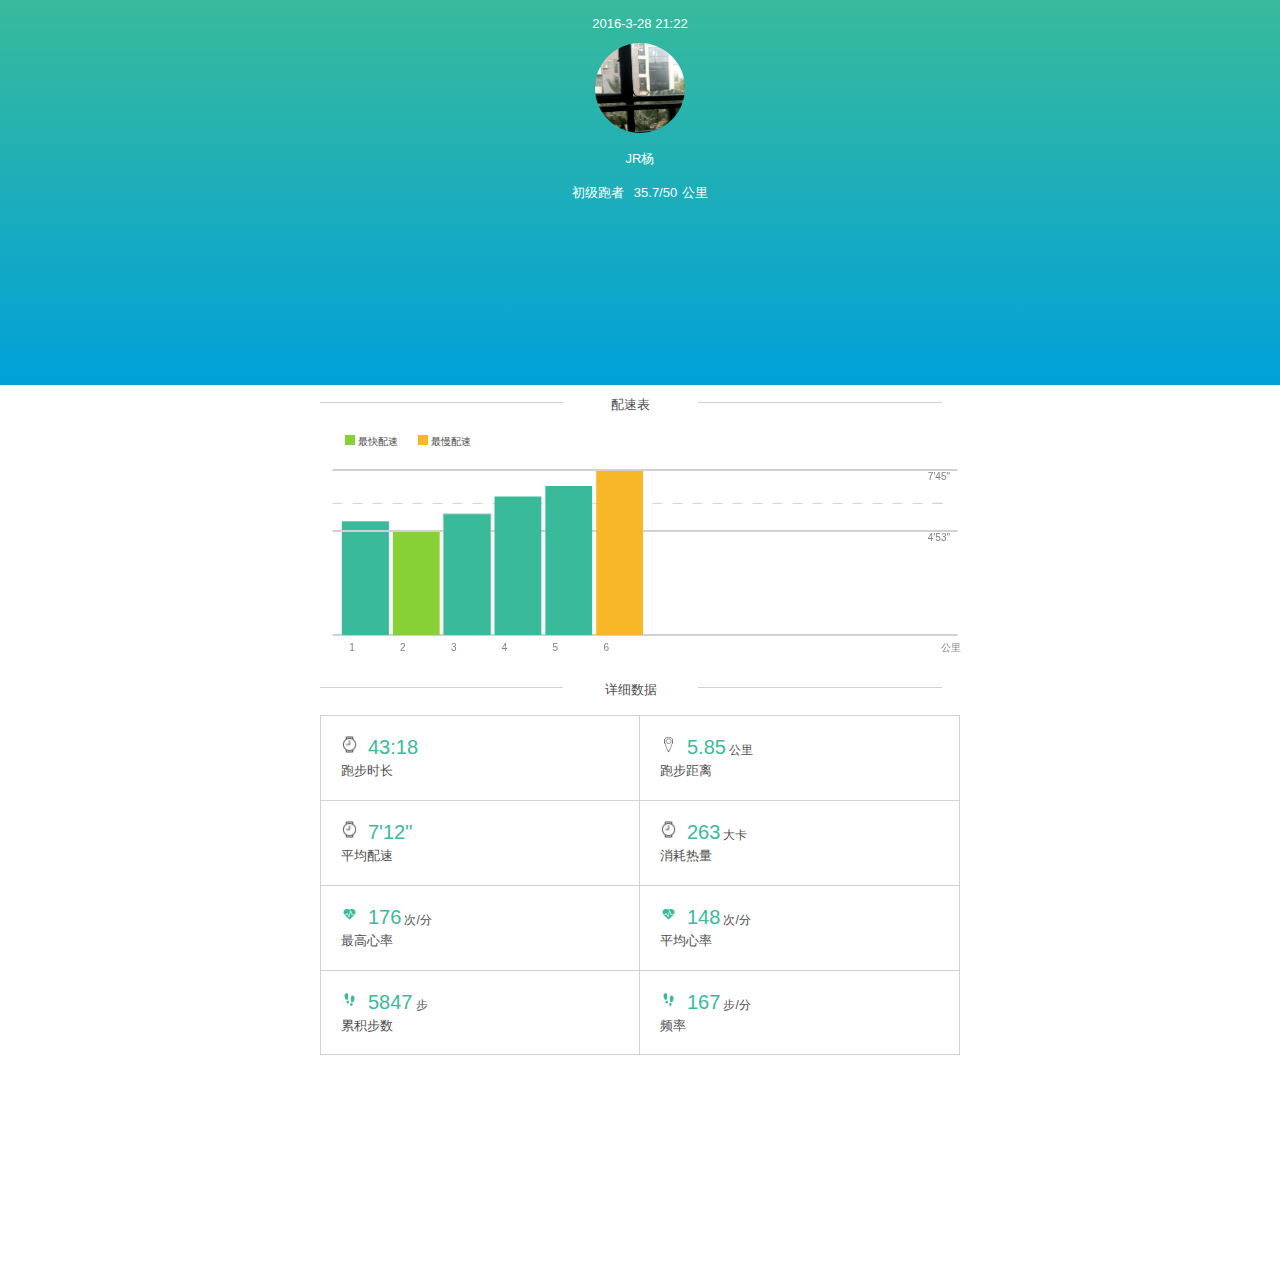
==== runningdetail.html @ c37a9bf6 "跑步详情分享" ====
<!DOCTYPE html>
<html>
<head lang="en">
  <meta charset="utf-8">
  <meta name="viewport" content="initial-scale=1, maximum-scale=1, user-scalable=no, width=device-width">
  <meta name="viewport" content="width=device-width, initial-scale=1, maximum-scale=1, user-scalable=no">
  <title></title>
  <link rel="stylesheet" href="css/share.css">
  <link rel="stylesheet" href="css/runningdetail.css">
</head>
<body>
<div class="share-header share-header-linear">
  <div class="share-time">2016-3-28 21:22</div>
  <div class="share-portrait-wrap">
    <div class="share-portrait">
      <img src="./images/drawable-xhdpi/1.jpg">
    </div>
    <div class="share-nickname-wrap">
      <span class="share-nickname">JR杨</span>
    </div>
  </div>
  <div class="running-level">初级跑者<span>35.7/50</span>公里</div>
</div>
<div class="container">
  <div class="share-content-wrap">
    <div class="runningRecord-barChart-title">
      <hr>
      <div>配速表</div>
      <hr>
    </div>
    <div class="runningRecord-barChart-wrap">
      <div class="runningRecord-lengend">
        <ul class="runningRecord-lengend-ul">
          <li>
            <div class="runningRecord-lengend-react runningRecord-lengend-fastest"></div>
            <div class="runningRecord-lengend-text">最快配速</div>
          </li>
          <li>
            <div class="runningRecord-lengend-react runningRecord-lengend-lowest"></div>
            <div class="runningRecord-lengend-text">最慢配速</div>
          </li>
        </ul>
      </div>
      <div class="datacenter-bar">
        <canvas id="detailChart">Your browser does not support HTML5 Canvas
        </canvas>
      </div>
    </div>
  </div>

  <div class="runningRecord-barChart-title">
    <hr>
    <div>详细数据</div>
    <hr>
  </div>
  <div class="runningRecord-detail-pane">
    <div class="runningRecord-detail-list runningRecord-bordTop">
      <div class="runningRecord-detail-item runningRecord-bordRight">
        <div class="runningRecord-detail-long">
          <img class="runningRecord-detail-icon" src="images/running/icon_watch-interface.png">
          <div class="runningRecord-detail-time">43:18</div>
        </div>
        <div class="clear runningRecord-info-title">
          跑步时长
        </div>
      </div>
      <div class="runningRecord-detail-item">
        <div class="runningRecord-detail-long">
          <img class="runningRecord-detail-icon" src="images/running/target-setting.png">
          <div class="runningRecord-detail-time">5.85<div class="runningDetail_unit">公里</div></div>
        </div>
        <div class="clear runningRecord-info-title">
          跑步距离
        </div>
      </div>
    </div>
    <div class="clear runningRecord-detail-list runningRecord-bordTop">
      <div class="runningRecord-detail-item runningRecord-bordRight">
        <div class="runningRecord-detail-long">
          <img class="runningRecord-detail-icon" src="images/running/icon_watch-interface.png">
          <div class="runningRecord-detail-time">7'12"</div>
        </div>
        <div class="clear runningRecord-info-title">
          平均配速
        </div>
      </div>
      <div class="runningRecord-detail-item">
        <div class="runningRecord-detail-long">
          <img class="runningRecord-detail-icon" src="images/running/icon_watch-interface.png">
          <div class="runningRecord-detail-time">263<div class="runningDetail_unit">大卡</div></div>
        </div>
        <div class="clear runningRecord-info-title">
          消耗热量
        </div>
      </div>
    </div>
    <div class="clear runningRecord-detail-list runningRecord-bordTop">
      <div class="runningRecord-detail-item runningRecord-bordRight">
        <div class="runningRecord-detail-long">
          <img class="runningRecord-detail-icon" src="images/running/icon_home_heart.png">
          <div class="runningRecord-detail-time">176<div class="runningDetail_unit">次/分</div></div>
        </div>
        <div class="clear runningRecord-info-title">
          最高心率
        </div>
      </div>
      <div class="runningRecord-detail-item">
        <div class="runningRecord-detail-long">
          <img class="runningRecord-detail-icon" src="images/running/icon_home_heart.png">
          <div class="runningRecord-detail-time">148<div class="runningDetail_unit">次/分</div></div>
        </div>
        <div class="clear runningRecord-info-title">
          平均心率
        </div>
      </div>
    </div>
    <div class="clear runningRecord-detail-list runningRecord-bordTop runningRecord-bordBottom">
      <div class="runningRecord-detail-item runningRecord-bordRight">
        <div class="runningRecord-detail-long">
          <img class="runningRecord-detail-icon" src="images/running/icon_home_steps.png">
          <div class="runningRecord-detail-time">5847<div class="runningDetail_unit">步</div></div>
        </div>
        <div class="clear runningRecord-info-title">
          累积步数
        </div>
      </div>
      <div class="runningRecord-detail-item">
        <div class="runningRecord-detail-long">
          <img class="runningRecord-detail-icon" src="images/running/icon_home_steps.png">
          <div class="runningRecord-detail-time">167<div class="runningDetail_unit">步/分</div></div>
        </div>
        <div class="clear runningRecord-info-title">
          频率
        </div>
      </div>
    </div>
  </div>

  <!--<div class="share-footer-wrap">-->
    <!--<div class="share-footer">-->
      <!--<img id="knowMore" class="share-footer-btn" src="./images/drawable-xhdpi/bottom_btn.png">-->
    <!--</div>-->
  <!--</div>-->
</div>
<script src="./js/jquery-2.1.3.min.js"></script>
<script src="./js/yiger-canvas.js"></script>
<script src="./js/runningdetail.js"></script>
</body>
</html>
---- css/share.css ----
/**
 * Created by qhao on 2016/3/28.
 */
html, body {
  height: 100%;
  width: 100%;
  margin: 0;
  padding: 0;
  font-family: "Helvetica Neue", Helvetica, Arial, sans-serif;
  font-size: 14px;
  line-height: 1.42857143;
  color: #333;
  background-color: #f0f0f0;
}
.clear{
  clear: both;
}
li, img, label, input {
  vertical-align: middle;
}
ol, ul {
  list-style: none;
}
img {
  border: 0;
}
* {
  -webkit-box-sizing: border-box;
  -moz-box-sizing: border-box;
  box-sizing: border-box;
}
ul, menu, dir {
  display: block;
  -webkit-margin-before: 1em;
  -webkit-margin-after: 1em;
  -webkit-margin-start: 0px;
  -webkit-margin-end: 0px;
  -webkit-padding-start: 0px;
}
.container {
  width: 100%;
  padding-bottom: 88px;
}
.share-header-linear{
  width:100%;
  height:190px;
  background: -ms-linear-gradient(top, #38BA9B,#00A1D9);        /* IE 10 */

  background:-moz-linear-gradient(top,#38BA9B,#00A1D9);/*火狐*/

  background:-webkit-gradient(linear, 0% 0%, 0% 100%,from(#38BA9B), to(#00A1D9));/*谷歌*/

  background: -webkit-gradient(linear, 0% 0%, 0% 100%, from(#38BA9B), to(#00A1D9));      /* Safari 4-5, Chrome 1-9*/

  background: -webkit-linear-gradient(top, #38BA9B,#00A1D9);   /*Safari5.1 Chrome 10+*/

  background: -o-linear-gradient(top,#38BA9B,#00A1D9);  /*Opera 11.10+*/
}
.container{
  padding-right: 0px;
  padding-left: 0px;
  margin-right: auto;
  margin-left: auto;
}
.img-inline{display: inline;}
.share-time{
  padding: 15px 20px 0px;
  font-size: 13px;
  color: #ffffff;
  line-height: 18px;
}
.share-portrait-wrap{
  width: 100%;
  text-align: center;
}
.share-portrait{
  width: 90px;
  height: 90px;
  -webkit-border-radius: 50%;
  -moz-border-radius: 50%;
  border-radius: 50%;
  text-align: center;
}
.share-portrait{
  margin-right: auto;
  margin-left: auto;
}
.share-portrait img{
  display: block;
  width: 90px;
  height: 90px;
  -webkit-border-radius: 50%;
  -moz-border-radius: 50%;
  border-radius: 50%;
}
.share-nickname-wrap{
  margin-top: 15px;
}
.share-nickname{
  min-width: 55px;
  width:auto;
  height:auto;
  text-align: center;
  background: rgba(85,193,215,0.6);
  padding: 6px 14px;
  -webkit-border-radius: 4px;
  -moz-border-radius: 4px;
  border-radius: 4px;
  font-size: 13px;
  color: #ffffff;
}
.share-circle-wrap{
  margin-top: 10px;
  width: 100%;
  height: 220px;
  background: #ffffff;
}
.share-circle-wrap ul{
  width: 100%;
  height: 166px;
  padding: 0;
}
.share-circle-wrap ul li{
  float: left;
}
.share-data-icon,.share-data-detail{
  width: 25%;
  text-align: center;
  padding-top: 55px;
  padding-bottom: 59px;
  /*padding: 55px 0 113px 35px;*/
}
.share-data-circle{
  width: 50%;
  padding: 15px 0 16px;
}
/*.share-data-detail{*/
  /*width: 25%;*/
  /*text-align: center;*/
  /*padding-top: 55px;*/
  /*padding-bottom: 59px;*/
  /*/!*padding: 55px 35px 113px 0px;*!/*/
/*}*/
.share-data-icon img{
  width: 30px;
}
.share-data-icon-title{
  font-size: 13px;
  height: 18px;
  line-height: 18px;
  color:#4D4D4D;
}
.share-data-canvas{
  width: 150px;
  margin: 0 auto;
  height: 150px;
}
.share-circle-data{
  /*height: 150px;*/
  margin-top: -88px;
  text-align: center;
  font-size: 30px;
  height: 22px;
  line-height: 22px;
}
.unit_circle{
  display: inline-block;
  font-size: 13px;
  font-weight: 200;
  color: #000000;
  margin-left:2px;
  letter-spacing:0px;
}
.share-data-detail-steps{
  font-size: 20px;
  height: 18px;
  line-height: 18px;
}
.share-unit{
  font-size: 10px;
  color: #4D4D4D;
}
.share-data-detail-label{
  font-size: 13px;
  height: 18px;
  line-height: 18px;
  color:#4D4D4D;
  margin-top: 9px;
}
.share-tips{
  height: 25px;
  line-height: 25px;
  width: 100%;
  text-align: center;
}
.share-tips span{
  font-size: 10px;
  height: 25px;
  line-height: 25px;
  margin: 0 auto;
  width: auto;
  background: #f5f5f5;
  padding: 7px 9px;
  text-align: center;
  -webkit-border-radius: 12px;
  -moz-border-radius: 12px;
  border-radius: 12px;
  color: #4D4D4D;
}

.share-footer-wrap{
  width: 100%;
  position: fixed;
  bottom: 0;
  /*left: 0;*/
  height: 78px;
  padding-right: 0px;
  padding-left: 0px;
  margin-right: auto;
  margin-left: auto;
}
.share-footer{
  width: 100%;
  background: url(../images/drawable-xhdpi/bottom-pic.png) no-repeat;
  background-size: 100% 78px;
  height: 78px;
}
.share-footer-btn{
  width: 60px;
  float: right;
  margin: 27px 20px 27px 0;
}
.stepColor{
  color:#38BA9B;
}
.sleepColor{
  color:#00A1D9;
}
.runningColor{
  color:#7FCc33;
}
.statusColorActive{
  color:#F8B726;
}
/*media 不同大小的设备时容器的宽度*/
@media (min-width: 375px) {
  .container {width: 100%;}
  .share-header-linear{
    width:100%;
    height:190px;
  }
  .share-footer-wrap{
    width: 100%;
  }
}
@media (min-width: 768px) {
  .container {width: 640px;}
  .share-header-linear{
    width:100%;
    height:190px;
  }
  .share-footer-wrap{
    width: 640px;
  }
}
@media (min-width: 992px) {
  .container {width: 640px;}
  .share-header-linear{
    width:100%;
    height:290px;
  }
  .share-footer-wrap{
    width: 640px;
  }
}
@media (min-width: 1200px) {
  .container {width: 640px;}
  .share-header-linear{
    width:100%;
    height:365px;
  }
  .share-footer-wrap{
    width: 640px;
  }
}
---- css/runningdetail.css ----
/**
 * Created by qhao on 2016/5/3.
 */
.share-header{
  position: fixed;
  top: 0;
  left: 0;
}
.share-time {
  padding: 15px 20px 10px;
  font-size: 13px;
  color: #ffffff;
  line-height: 18px;
  text-align: center;
}
.running-level{
  padding: 15px 20px 10px;
  font-size: 13px;
  color: #ffffff;
  line-height: 18px;
  text-align: center;
}
.running-level span{
  margin:0 5px 0 10px;
}
.share-nickname {
  background: transparent;
}
body{
  background-color: #ffffff;
}
.container {
  padding-bottom: 20px;
  margin-top: 220px;
}
.runningRecord-barChart-title{
  /*margin: 0 5px;*/
  height: 40px;
  line-height:40px;
  margin-bottom: -10px;
  font-size: 13px;
  color: #4D4D4D;
}
.runningRecord-barChart-title hr{
  width: 38%;
  display: inline-block;
  color: #D1D1D1;
  background: #D1D1D1;
  border:0;
  height:1px;
}
.runningDetail_unit{
  display: inline-block;
  font-size: 12px;
  margin-left: 3px;
  color: #4D4D4D;
}
.runningRecord-barChart-title div{
  width: 20%;
  display: inline-block;
  text-align: center;
}
.runningRecord-barChart-wrap{
  height: 252px;
  background: #ffffff;
  padding: 10px 5px 0;
}
.runningRecord-barChart-time{
  text-align: center;
  width: 100%;
  font-size: 13px;
  color: #4D4D4D;
}

.runningRecord-lengend{
  width:100%;
  margin-top: 5px;
}

.runningRecord-lengend-ul{
  width: 50%;
  font-size: 10px;
}
.runningRecord-lengend-ul li{
  float: left;
  margin-left: 20px;
  height: 10px;
  line-height: 10px;
}
.runningRecord-lengend-wrap{
  float: left;
}
.runningRecord-lengend-react{
  display: inline-block;
  width: 10px;
  height: 10px;
}
.runningRecord-lengend-text{
  display: inline-block;
  height: 10px;
  font-size: 10px;
  color: #4D4D4D;
}

/*步数图例*/
.runningRecord-lengend-lowest{
  background: rgba(248,183,38,1);
}
.runningRecord-lengend-fastest{
  background:rgba(135,209,55,1);
}

.runningRecord-detail-pane{
  margin-top: 15px;
  background: #ffffff;
  height: 300px;
}
.runningRecord-detail-list{
  height: 25%;
  border-right: 1px solid #D1D1D1;
  border-left: 1px solid #D1D1D1;
}
.runningRecord-detail-item{
  float: left;
  height: 100%;
  width: 50%;
  padding:20px 0 0 20px;
}
.runningRecord-bordTop{
  border-top: 1px solid #D1D1D1;
}
.runningRecord-bordBottom{
  border-bottom: 1px solid #D1D1D1;
}
.runningRecord-bordLeft{
  border-left: 1px solid #D1D1D1;
}
.runningRecord-bordRight{
  border-right: 1px solid #D1D1D1;
}
.runningRecord-detail-icon{
  float: left;
  width: 17px;
  height: 17px;
  margin:0 10px 0 0;

}
.runningRecord-detail-time{
  float: left;
  font-size: 20px;
  height: 23px;
  line-height: 23px;
  color: #39BA9C;
}
.runningRecord-info-title{
  font-size: 13px;
  height: 23px;
  line-height: 23px;
  color: #4D4D4D;
}
@media (min-device-width : 320px) and (min-device-height: 520px){
  .runningRecord-barChart-wrap{
    height: 212px;
  }
  .runningRecord-detail-pane{
    height: 252px;
  }
}
@media (min-device-width : 320px) and (min-device-height: 568px){
  .runningRecord-barChart-wrap{
    height: 230px;
  }
  .runningRecord-detail-pane{
    height: 275px;
  }
}
@media (min-device-width : 360px) and (min-device-height: 621px) and (max-device-height: 640px){
  .runningRecord-barChart-wrap{
    height: 260px;
  }
  .runningRecord-detail-pane{
    height: 303px;
  }
}

/*iphone 6*/
@media (min-device-width : 375px) and (min-device-height: 627px){
  .runningRecord-barChart-wrap{
    height: 255px;
  }
  .runningRecord-detail-pane{
    height: 305px;
  }
}
/*iphone6 plus*/
@media (min-device-width : 414px) {
  .datacenter-barChart-wrap{
    height: 295px;
  }
  .runningRecord-detail-pane{
    height: 340px;
  }
}
.share-header-linear {
  height: 220px;
}
@media (min-width: 375px){
  .share-header-linear {
    height: 220px;
  }
  .container {
    margin-top: 220px;
  }
}
@media (min-width: 768px) {
  .container {width: 640px;}
  .share-header-linear{
    height:220px;
  }
  .container {
    margin-top: 220px;
  }
}
@media (min-width: 992px) {
  .share-header-linear{
    height:310px;
  }
  .container {
    margin-top: 310px;
  }
}
@media (min-width: 1200px) {
  .share-header-linear{
    height:385px;
  }
  .container {
    margin-top: 385px;
  }
}
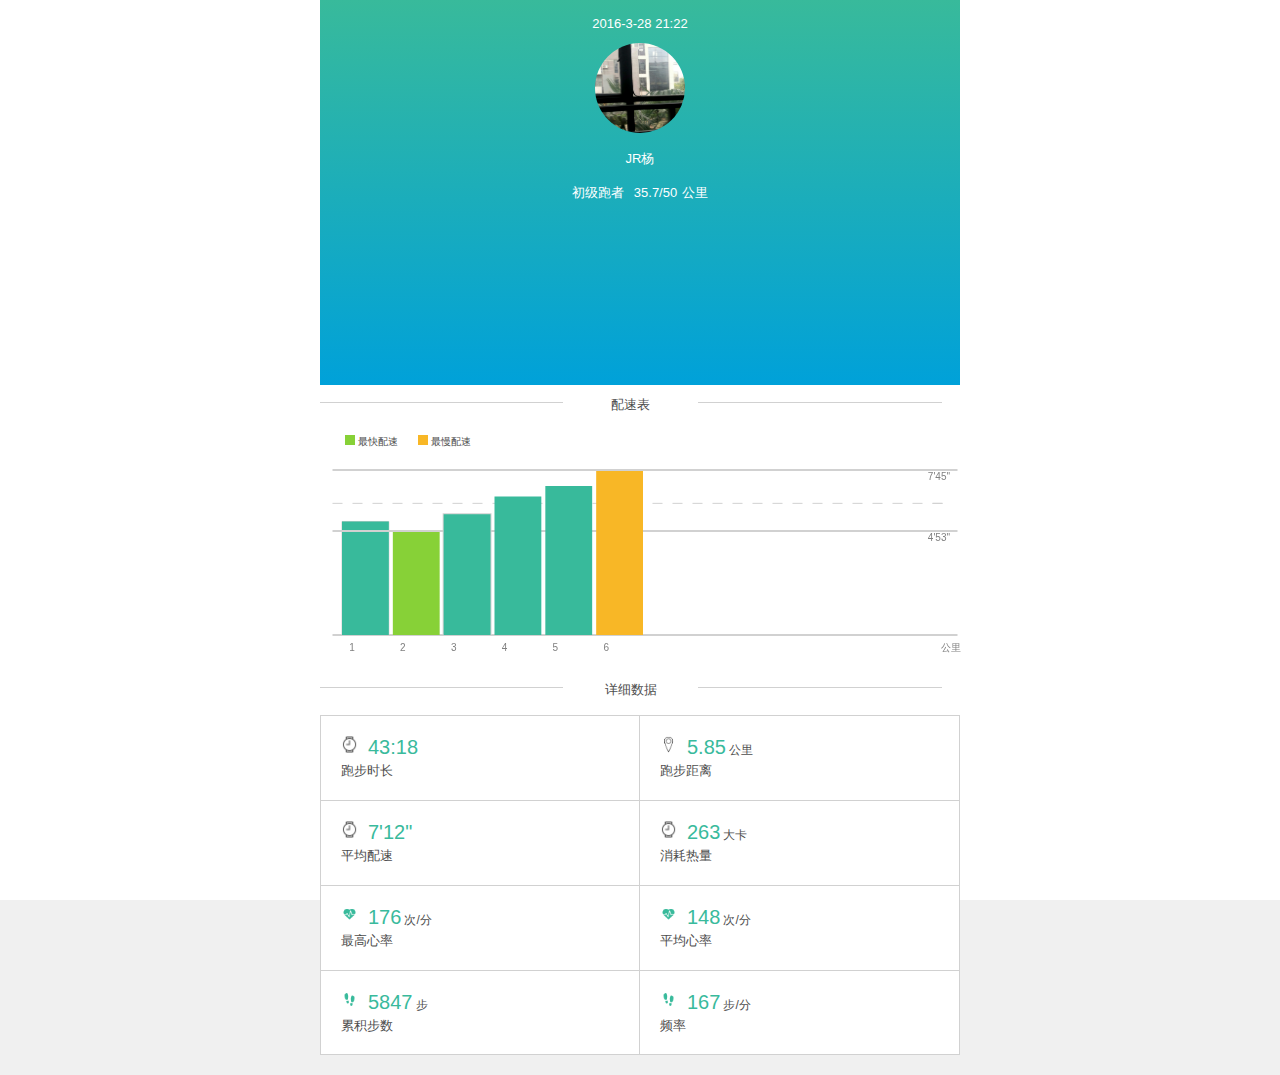
==== commit 6bbc8119: "修改" ====
--- a/runningdetail.html
+++ b/runningdetail.html
@@ -9,19 +9,19 @@
   <link rel="stylesheet" href="css/runningdetail.css">
 </head>
 <body>
-<div class="share-header share-header-linear">
-  <div class="share-time">2016-3-28 21:22</div>
-  <div class="share-portrait-wrap">
-    <div class="share-portrait">
-      <img src="./images/drawable-xhdpi/1.jpg">
+<div class="container">
+  <div class="share-header share-header-linear">
+    <div class="share-time">2016-3-28 21:22</div>
+    <div class="share-portrait-wrap">
+      <div class="share-portrait">
+        <img src="./images/drawable-xhdpi/1.jpg">
+      </div>
+      <div class="share-nickname-wrap">
+        <span class="share-nickname">JR杨</span>
+      </div>
     </div>
-    <div class="share-nickname-wrap">
-      <span class="share-nickname">JR杨</span>
-    </div>
+    <div class="running-level">初级跑者<span>35.7/50</span>公里</div>
   </div>
-  <div class="running-level">初级跑者<span>35.7/50</span>公里</div>
-</div>
-<div class="container">
   <div class="share-content-wrap">
     <div class="runningRecord-barChart-title">
       <hr>
--- a/css/share.css
+++ b/css/share.css
@@ -244,7 +244,7 @@
 }
 /*media 不同大小的设备时容器的宽度*/
 @media (min-width: 375px) {
-  .container {width: 100%;}
+  .container,.running-share-header {width: 100%;}
   .share-header-linear{
     width:100%;
     height:190px;
@@ -252,9 +252,10 @@
   .share-footer-wrap{
     width: 100%;
   }
+
 }
 @media (min-width: 768px) {
-  .container {width: 640px;}
+  .container,.running-share-header {width: 640px;}
   .share-header-linear{
     width:100%;
     height:190px;
@@ -264,7 +265,7 @@
   }
 }
 @media (min-width: 992px) {
-  .container {width: 640px;}
+  .container,.running-share-header {width: 640px;}
   .share-header-linear{
     width:100%;
     height:290px;
@@ -274,7 +275,7 @@
   }
 }
 @media (min-width: 1200px) {
-  .container {width: 640px;}
+  .container,.running-share-header {width: 640px;}
   .share-header-linear{
     width:100%;
     height:365px;
--- a/css/runningdetail.css
+++ b/css/runningdetail.css
@@ -1,11 +1,6 @@
 /**
  * Created by qhao on 2016/5/3.
  */
-.share-header{
-  position: fixed;
-  top: 0;
-  left: 0;
-}
 .share-time {
   padding: 15px 20px 10px;
   font-size: 13px;
@@ -31,7 +26,6 @@
 }
 .container {
   padding-bottom: 20px;
-  margin-top: 220px;
 }
 .runningRecord-barChart-title{
   /*margin: 0 5px;*/
@@ -208,32 +202,20 @@
   .share-header-linear {
     height: 220px;
   }
-  .container {
-    margin-top: 220px;
-  }
 }
 @media (min-width: 768px) {
   .container {width: 640px;}
   .share-header-linear{
     height:220px;
   }
-  .container {
-    margin-top: 220px;
-  }
 }
 @media (min-width: 992px) {
   .share-header-linear{
     height:310px;
   }
-  .container {
-    margin-top: 310px;
-  }
 }
 @media (min-width: 1200px) {
   .share-header-linear{
     height:385px;
   }
-  .container {
-    margin-top: 385px;
-  }
-}
+}
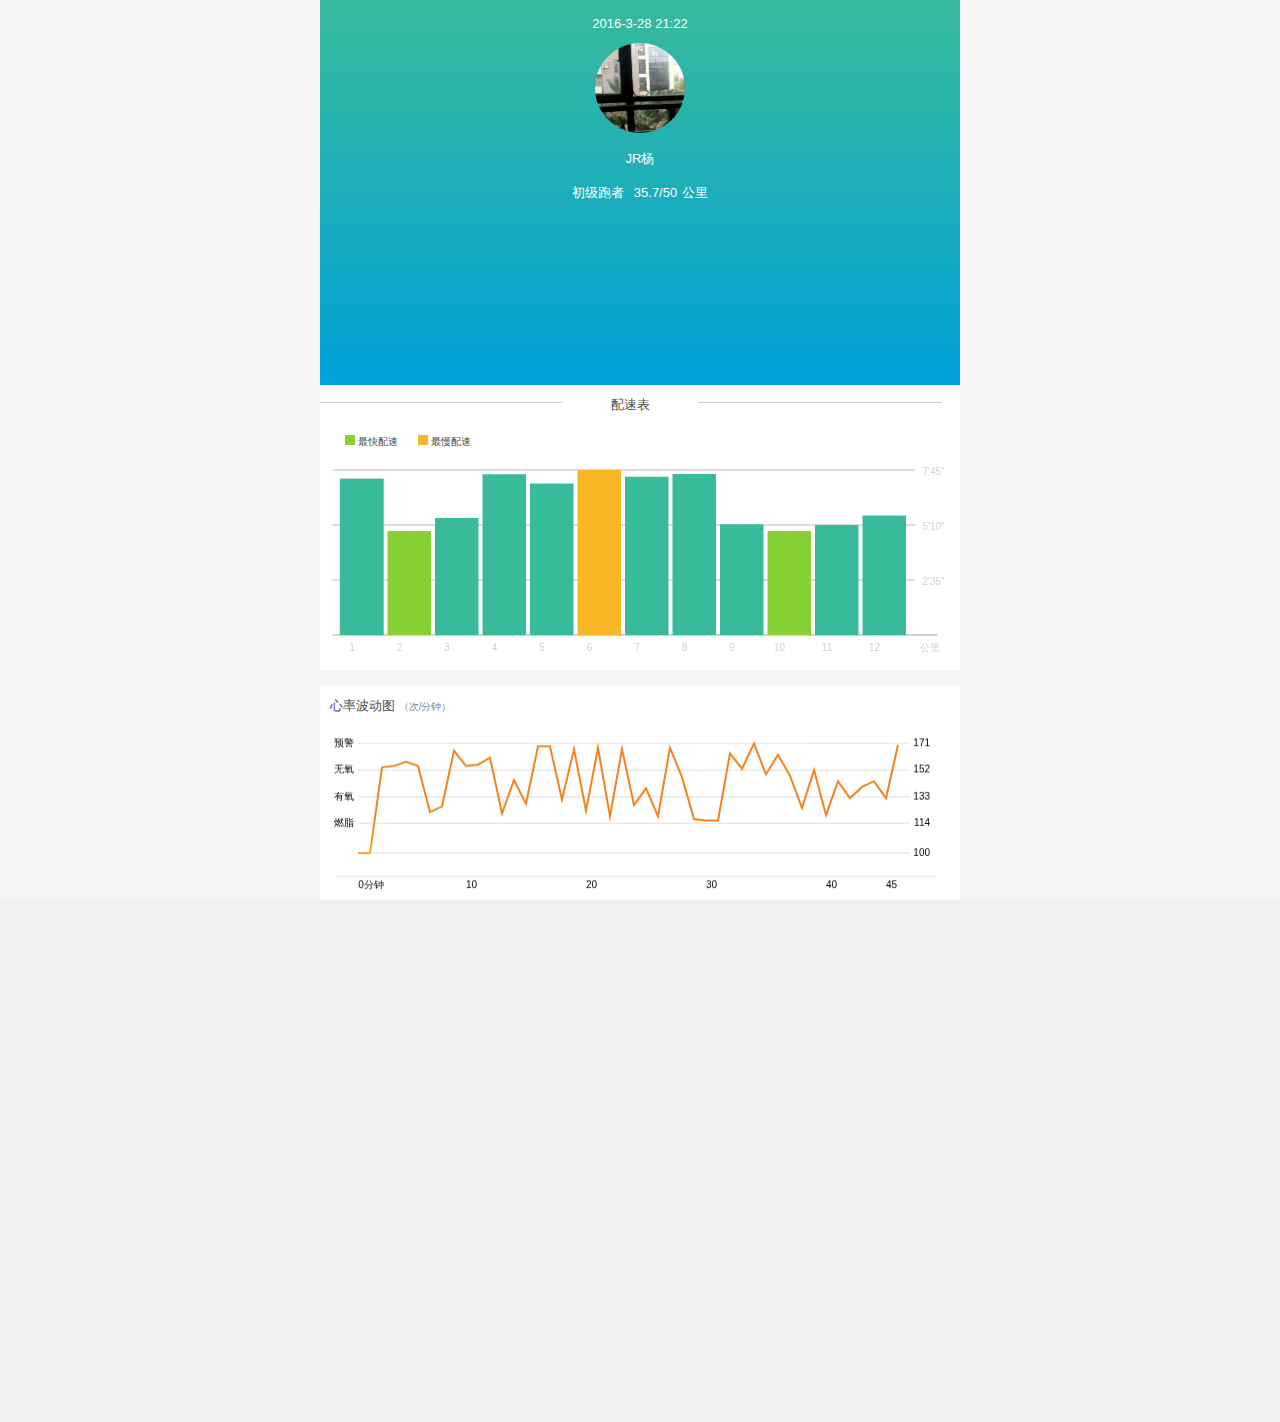
==== commit c14e140d: "健康周报" ====
--- a/runningdetail.html
+++ b/runningdetail.html
@@ -48,9 +48,41 @@
     </div>
   </div>
 
+  <div class="runningRecord-rate-wrap">
+    <div class="runningRecord-rate-canvas-title">心率波动图
+      <span class="runningRecord-rate-canvas-unit">（次/分钟）</span>
+    </div>
+    <div>
+      <canvas id="runningRate" width="380"
+              style="background:#ffffff;padding: 0 0 5px 0;">
+        Your browser does not support HTML5 Canvas
+      </canvas>
+    </div>
+    <div class="runningRecord-rate-time-title">心率区域时间</div>
+    <div class="runningRecord-rate-time-wrap">
+      <ul class="clearfix">
+        <li>
+          <div class="runningRecord-rate-canvas-unit">燃脂心率</div>
+          <div class="runningRecord-rate-buring-time" id="distinguishData-burning"></div>
+          <div class="runningRecord-rate-icon runningRecord-rate-buring-icon"></div>
+        </li>
+        <li class="trainingtask-task-description-borderLeft">
+          <div class="runningRecord-rate-canvas-unit">有氧心率</div>
+          <div class="runningRecord-rate-aerobic-time" id="distinguishData-aerobic"></div>
+          <div class="runningRecord-rate-icon runningRecord-rate-aerobic-icon"></div>
+        </li>
+        <li class="trainingtask-task-description-borderLeft">
+          <div class="runningRecord-rate-canvas-unit">无氧心率</div>
+          <div class="runningRecord-rate-anaerobic-time" id="distinguishData-anaerobi"></div>
+          <div class="runningRecord-rate-icon runningRecord-rate-anaerobic-icon"></div>
+        </li>
+      </ul>
+    </div>
+  </div>
+
   <div class="runningRecord-barChart-title">
     <hr>
-    <div>详细数据</div>
+    <div>跑步详情</div>
     <hr>
   </div>
   <div class="runningRecord-detail-pane">
--- a/css/share.css
+++ b/css/share.css
@@ -11,6 +11,7 @@
   line-height: 1.42857143;
   color: #333;
   background-color: #f0f0f0;
+  overflow-y: auto;
 }
 .clear{
   clear: both;
--- a/css/runningdetail.css
+++ b/css/runningdetail.css
@@ -22,7 +22,7 @@
   background: transparent;
 }
 body{
-  background-color: #ffffff;
+  background-color: #f5f5f5;
 }
 .container {
   padding-bottom: 20px;
@@ -34,6 +34,7 @@
   margin-bottom: -10px;
   font-size: 13px;
   color: #4D4D4D;
+  background: #ffffff;
 }
 .runningRecord-barChart-title hr{
   width: 38%;
@@ -105,7 +106,7 @@
 }
 
 .runningRecord-detail-pane{
-  margin-top: 15px;
+  padding-top: 15px;
   background: #ffffff;
   height: 300px;
 }
@@ -152,6 +153,85 @@
   line-height: 23px;
   color: #4D4D4D;
 }
+
+.runningRecord-rate-wrap{
+  background: #ffffff;
+  margin-top: 15px;
+  padding: 12px 24px 17px 10px;
+  /*margin-bottom: 15px;*/
+}
+.trainingtask-task-description-borderLeft{
+  border-left: 1px solid #D1D1D1;
+}
+.runningRecord-rate-canvas-title,.runningRecord-rate-time-title{
+  font-size: 13px;
+  color: #4d4d4d;
+}
+.runningRecord-rate-canvas-unit{
+  font-size: 10px;
+  color: #808080;
+}
+.runningRecord-rate-time-title{
+  margin: 14px 0;
+}
+.runningRecord-rate-time-wrap li{
+  float: left;
+  width: 33.33%;
+  text-align: center;
+}
+.runningRecord-rate-buring-time{
+  font-size: 1.4em;
+  color: #38BA9B;
+  margin: 2px 0;
+}
+.runningRecord-rate-aerobic-time{
+  font-size: 1.4em;
+  color: #F8B726;
+  margin: 2px 0;
+}
+.runningRecord-rate-anaerobic-time{
+  font-size: 1.4em;
+  color: #F2821E;
+  margin: 2px 0;
+}
+.runningRecord-rate-icon{
+  width: 43px;
+  height: 13px;
+  margin: 0 auto;
+  background-size: 43px 13px;
+}
+.runningRecord-rate-buring-icon{
+  background: url(../images/running/drawable-xhdpi/line_heart_1@2x.png) no-repeat;
+  background-size: 43px 13px;
+}
+.runningRecord-rate-aerobic-icon{
+  background: url(../images/running/drawable-xhdpi/line_heart_2@2x.png) no-repeat;
+  background-size: 43px 13px;
+}
+.runningRecord-rate-anaerobic-icon{
+  background: url(../images/running/drawable-xhdpi/line_heart_3@2x.png) no-repeat;
+  background-size: 43px 13px;
+}
+@media only screen and (-webkit-min-device-pixel-ratio : 2.5){
+  .runningDetail-detail-timeIcon{
+    width: 24px;
+    height: 24px;
+    background: url("../images/running/drawable-xxhdpi/time@3x.png") 0 0 no-repeat;
+    background-size: 24px 24px;
+  }
+  .runningRecord-rate-buring-icon{
+    background: url(../images/running/drawable-xxhdpi/line_heart_1@3x.png) no-repeat;
+    background-size: 43px 13px;
+  }
+  .runningRecord-rate-aerobic-icon{
+    background: url(../images/running/drawable-xxhdpi/line_heart_2@3x.png) no-repeat;
+    background-size: 43px 13px;
+  }
+  .runningRecord-rate-anaerobic-icon{
+    background: url(../images/running/drawable-xxhdpi/line_heart_3@3x.png) no-repeat;
+    background-size: 43px 13px;
+  }
+}
 @media (min-device-width : 320px) and (min-device-height: 520px){
   .runningRecord-barChart-wrap{
     height: 212px;
@@ -168,7 +248,7 @@
     height: 275px;
   }
 }
-@media (min-device-width : 360px) and (min-device-height: 621px) and (max-device-height: 640px){
+@media (min-device-width : 360px){
   .runningRecord-barChart-wrap{
     height: 260px;
   }
@@ -219,3 +299,10 @@
     height:385px;
   }
 }
+.clearfix:after {
+  clear: both;
+  content: ".";
+  display: block;
+  height: 0;
+  visibility: hidden;
+}
